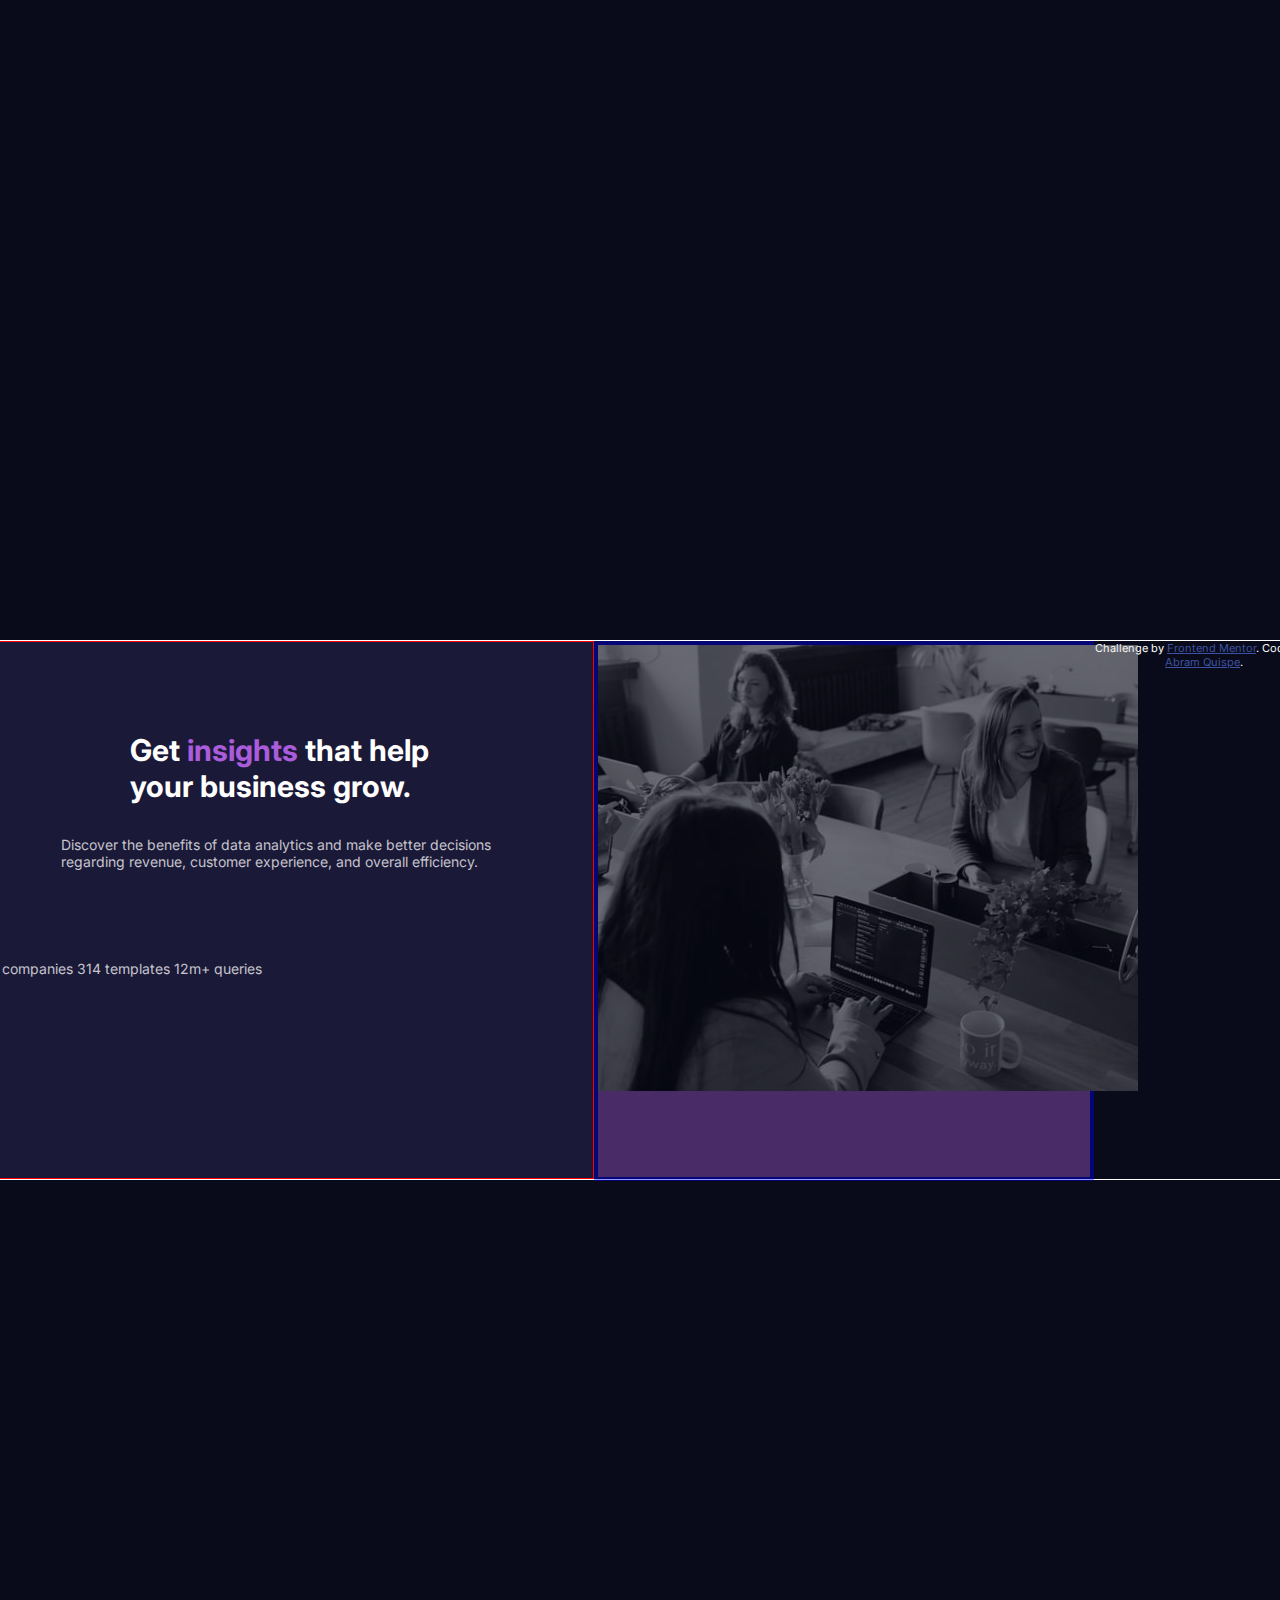
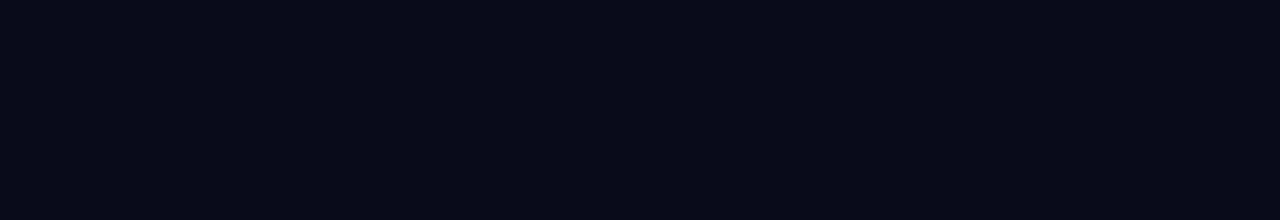
==== index.html @ 42ba0f31 "Add files via upload" ====
<!DOCTYPE html>
<html lang="en">
<head>
  <meta charset="UTF-8">
  <meta name="viewport" content="width=device-width, initial-scale=1.0"> <!-- displays site properly based on user's device -->

  <link rel="icon" type="image/png" sizes="32x32" href="./images/favicon-32x32.png">
  <link rel="stylesheet" href="style.css">
  
  <title>Frontend Mentor | Stats preview card component</title>

  <!-- Feel free to remove these styles or customise in your own stylesheet 👍 -->
  <style>
    .attribution { font-size: 11px; text-align: center; }
    .attribution a { color: hsl(228, 45%, 44%); }
  </style>
</head>
<body>
  <div class="cardContainer">
  <div class="textContainer">
    <div class="titleContainer">
      <h2>Get <span>insights</span> that help your business grow.</h2>
    </div>
  <div class="pContainer">
    <p>Discover the benefits of data analytics and make better decisions regarding revenue, customer 
    experience, and overall efficiency.</p>
  </div>
  <div class="footer">
  <p>10k+ companies
  314 templates
  12m+ queries</p>
  </div>
  </div>
  <div class="imgContainer">
    <img src="images/image-header-desktop.jpg";
  </div>
  </div>

  <div class="attribution">
    Challenge by <a href="https://www.frontendmentor.io?ref=challenge" target="_blank">Frontend Mentor</a>. 
    Coded by <a href="#">Abram Quispe</a>.
  </div>
</body>
</html>
---- style.css ----
@import url('https://fonts.googleapis.com/css2?family=Inter:wght@100;300&display=swap');


* {
    padding: 0;
    margin: 0;
    box-sizing: border-box;
    font-family: Inter, sans-serif;
}

body {
    display: flex;
    flex-direction: column;
    align-items: center;
    justify-content: center;
    background-color: hsl(233, 47%, 7%);
    color: white;
}

.cardContainer {
    
    display: flex;
    flex-direction: row;
    margin-top: 50%;
    margin-bottom: 50%;
    border: 1px solid white;
    border-radius: 20px;
    margin-left: 20%;
    margin-right: 20%;
    height: 60vh;
    width: 150vh;
}

.img {
    background-image: url(images/image-header-desktop.jpg) no-repeat;
    background-size: cover;
    
    

}

.imgContainer {
    width: 500px;
    height: 60vh;
    background: hsl(277, 64%, 61%);
    opacity: 0.4;
    background-image: url(images/image-header-desktop.jpg) no-repeat;
    border: 4px solid blue;
}

.textContainer {
    background-color: hsl(244, 38%, 16%);
    font-size: 14px;
    display: flex;
    flex-direction: column;
    border: 1px solid red;
}


.titleContainer {
    margin-top: 10vh;
    display: flex;
    flex-direction: row;
    justify-content: center;
    align-items: center;
    width: 300px;
    margin-left: auto;
    margin-right: auto;
    text-align: left;
}


.pContainer {
    margin-top: 2rem;
    text-align: left;
    width: 70%;
    margin-left: auto;
    margin-right: auto;
}
.footer {
    margin-top: 10vh;
}

span {
    color:hsl(277, 64%, 61%);
}

h2 {
    color: hsl(0, 0%, 100%);
    font-size: 30px;
}

p {
    color: hsla(0, 0%, 100%, 0.75);
}
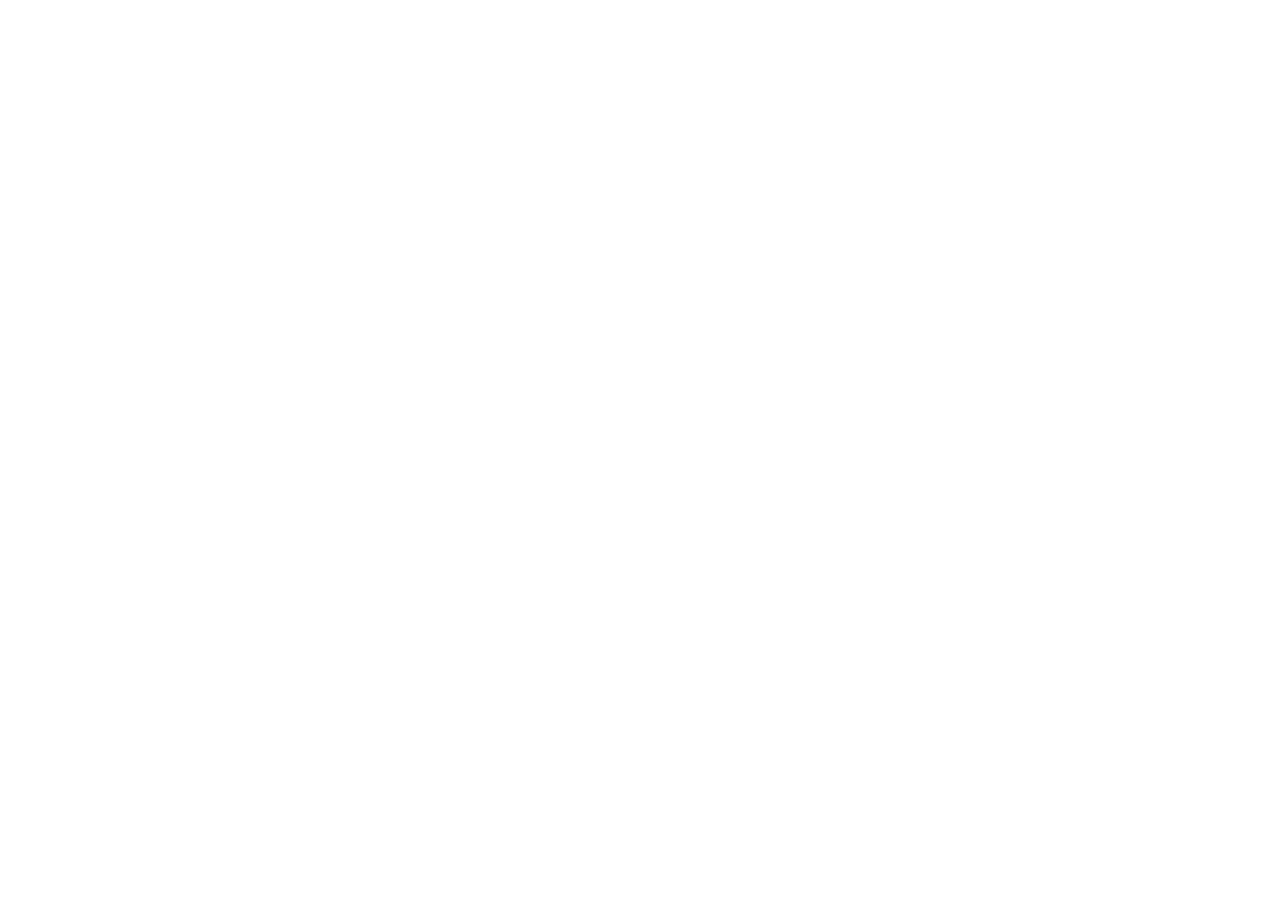
==== commit 2926c6a3: "Add files via upload" ====
--- a/index.html
+++ b/index.html
@@ -1,44 +1,13 @@
-<!DOCTYPE html>
-<html lang="en">
-<head>
-  <meta charset="UTF-8">
-  <meta name="viewport" content="width=device-width, initial-scale=1.0"> <!-- displays site properly based on user's device -->
-
-  <link rel="icon" type="image/png" sizes="32x32" href="./images/favicon-32x32.png">
-  <link rel="stylesheet" href="style.css">
-  
-  <title>Frontend Mentor | Stats preview card component</title>
-
-  <!-- Feel free to remove these styles or customise in your own stylesheet 👍 -->
-  <style>
-    .attribution { font-size: 11px; text-align: center; }
-    .attribution a { color: hsl(228, 45%, 44%); }
-  </style>
-</head>
-<body>
-  <div class="cardContainer">
-  <div class="textContainer">
-    <div class="titleContainer">
-      <h2>Get <span>insights</span> that help your business grow.</h2>
-    </div>
-  <div class="pContainer">
-    <p>Discover the benefits of data analytics and make better decisions regarding revenue, customer 
-    experience, and overall efficiency.</p>
-  </div>
-  <div class="footer">
-  <p>10k+ companies
-  314 templates
-  12m+ queries</p>
-  </div>
-  </div>
-  <div class="imgContainer">
-    <img src="images/image-header-desktop.jpg";
-  </div>
-  </div>
-
-  <div class="attribution">
-    Challenge by <a href="https://www.frontendmentor.io?ref=challenge" target="_blank">Frontend Mentor</a>. 
-    Coded by <a href="#">Abram Quispe</a>.
-  </div>
-</body>
+<!DOCTYPE html>
+<html lang="en">
+<head>
+    <meta charset="UTF-8">
+    <meta http-equiv="X-UA-Compatible" content="IE=edge">
+    <meta name="viewport" content="width=device-width, initial-scale=1.0">
+    <link rel="stylesheet" href="style.css" >
+    <title>Card Component</title>
+</head>
+<body>
+    
+</body>
 </html>--- a/style.css
+++ b/style.css
@@ -1,95 +1,15 @@
-@import url('https://fonts.googleapis.com/css2?family=Inter:wght@100;300&display=swap');
-
-
 * {
     padding: 0;
     margin: 0;
     box-sizing: border-box;
-    font-family: Inter, sans-serif;
-}
-
-body {
-    display: flex;
-    flex-direction: column;
-    align-items: center;
-    justify-content: center;
-    background-color: hsl(233, 47%, 7%);
-    color: white;
 }
 
 .cardContainer {
-    
+    background-image: url(image-header-desktop.jpg);
+    background-size: cover;
+    background: red;
     display: flex;
     flex-direction: row;
-    margin-top: 50%;
-    margin-bottom: 50%;
-    border: 1px solid white;
-    border-radius: 20px;
-    margin-left: 20%;
-    margin-right: 20%;
-    height: 60vh;
-    width: 150vh;
-}
-
-.img {
-    background-image: url(images/image-header-desktop.jpg) no-repeat;
-    background-size: cover;
-    
-    
-
-}
-
-.imgContainer {
-    width: 500px;
-    height: 60vh;
-    background: hsl(277, 64%, 61%);
-    opacity: 0.4;
-    background-image: url(images/image-header-desktop.jpg) no-repeat;
-    border: 4px solid blue;
-}
-
-.textContainer {
-    background-color: hsl(244, 38%, 16%);
-    font-size: 14px;
-    display: flex;
-    flex-direction: column;
-    border: 1px solid red;
-}
-
-
-.titleContainer {
-    margin-top: 10vh;
-    display: flex;
-    flex-direction: row;
+    align-items: center;
     justify-content: center;
-    align-items: center;
-    width: 300px;
-    margin-left: auto;
-    margin-right: auto;
-    text-align: left;
-}
-
-
-.pContainer {
-    margin-top: 2rem;
-    text-align: left;
-    width: 70%;
-    margin-left: auto;
-    margin-right: auto;
-}
-.footer {
-    margin-top: 10vh;
-}
-
-span {
-    color:hsl(277, 64%, 61%);
-}
-
-h2 {
-    color: hsl(0, 0%, 100%);
-    font-size: 30px;
-}
-
-p {
-    color: hsla(0, 0%, 100%, 0.75);
 }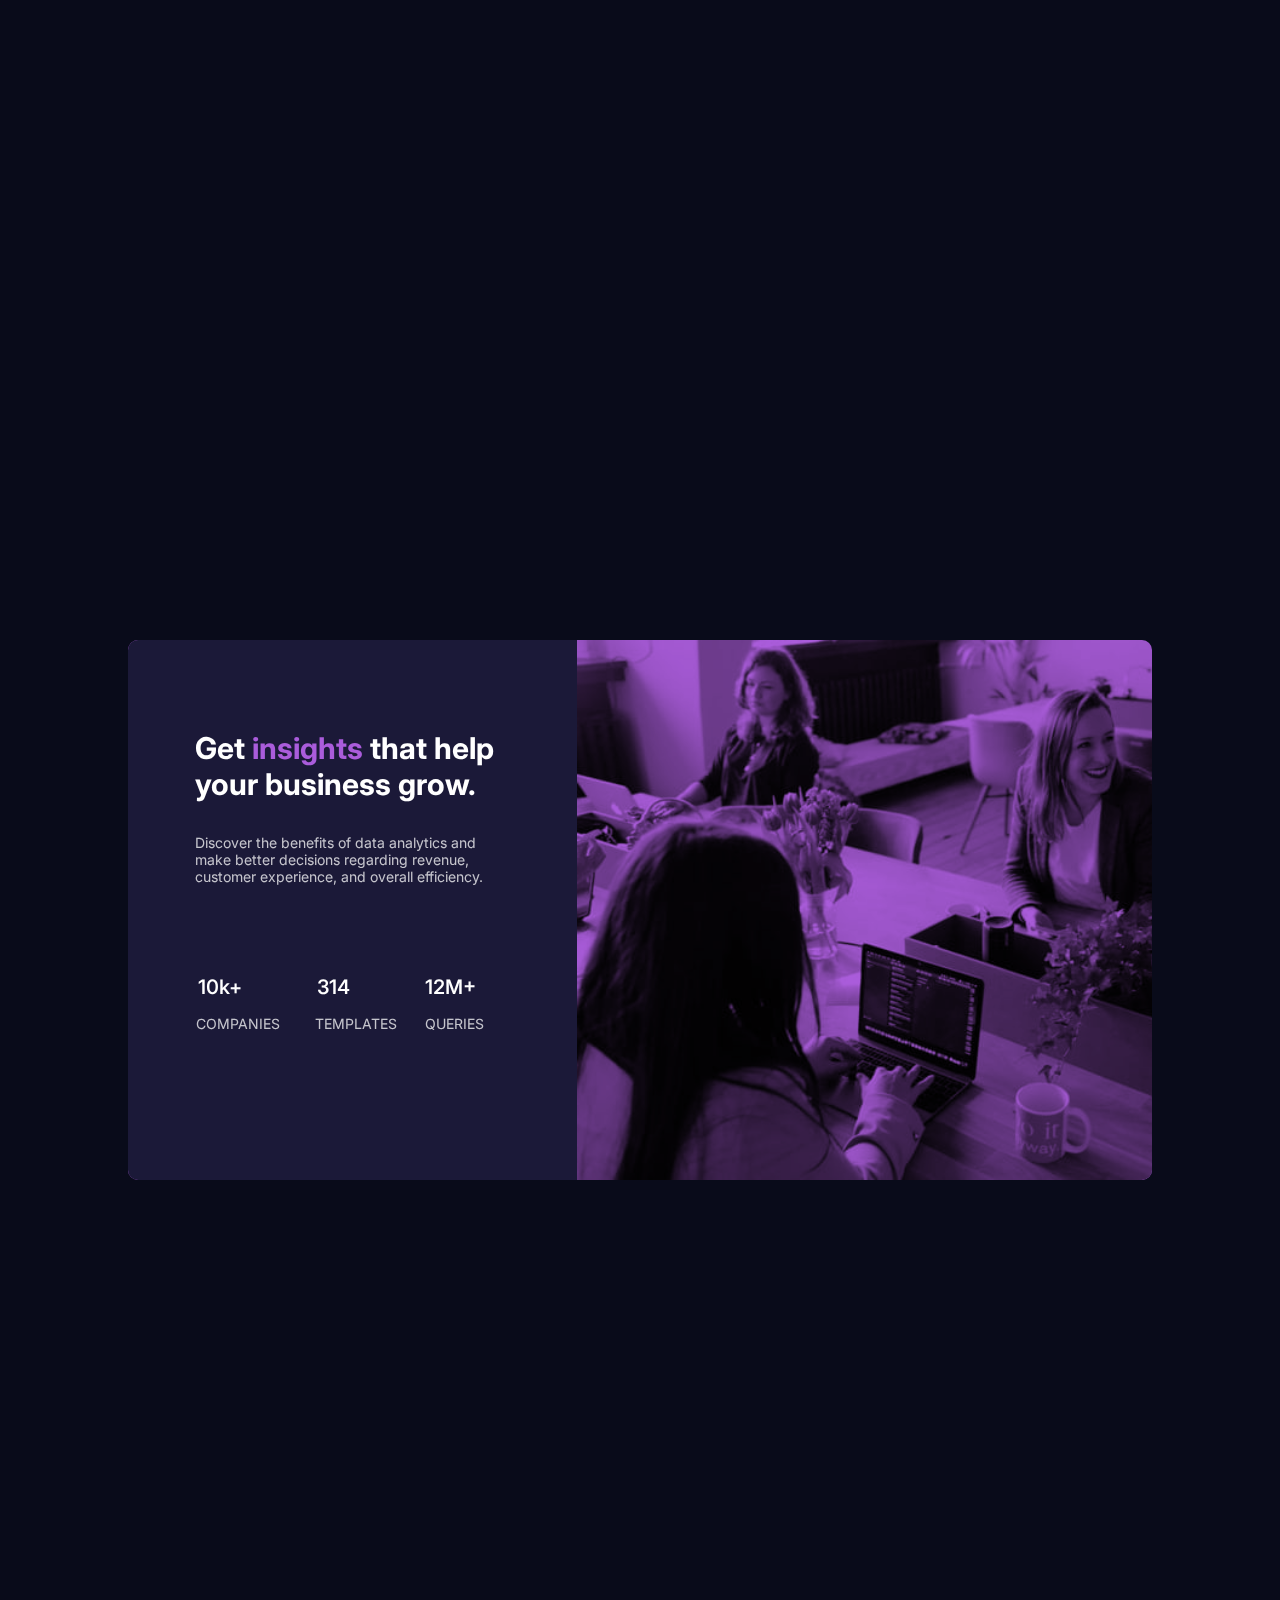
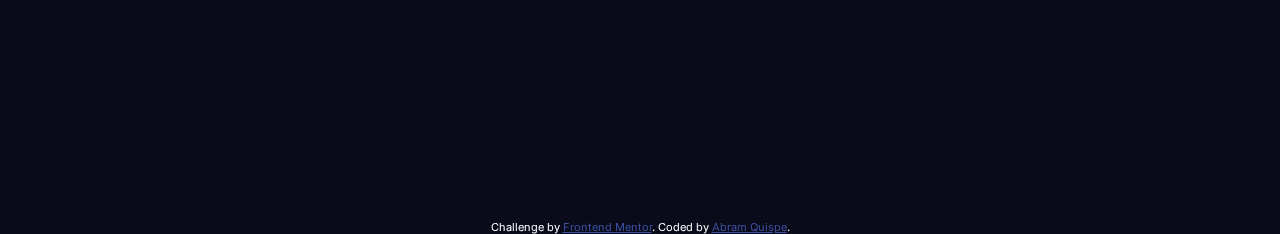
==== commit e0debd4f: "Add files via upload" ====
--- a/index.html
+++ b/index.html
@@ -1,13 +1,54 @@
-<!DOCTYPE html>
-<html lang="en">
-<head>
-    <meta charset="UTF-8">
-    <meta http-equiv="X-UA-Compatible" content="IE=edge">
-    <meta name="viewport" content="width=device-width, initial-scale=1.0">
-    <link rel="stylesheet" href="style.css" >
-    <title>Card Component</title>
-</head>
-<body>
-    
-</body>
+<!DOCTYPE html>
+<html lang="en">
+<head>
+  <meta charset="UTF-8">
+  <meta name="viewport" content="width=device-width, initial-scale=1.0"> <!-- displays site properly based on user's device -->
+
+  <link rel="icon" type="image/png" sizes="32x32" href="./images/favicon-32x32.png">
+  <link rel="stylesheet" href="style.css">
+  
+  <title>Frontend Mentor | Stats preview card component</title>
+
+  <!-- Feel free to remove these styles or customise in your own stylesheet 👍 -->
+  <style>
+    .attribution { font-size: 11px; text-align: center; }
+    .attribution a { color: hsl(228, 45%, 44%); }
+  </style>
+</head>
+<body>
+  
+  <div class="cardContainer">
+  <div class="textContainer">
+    <div class="titleContainer">
+      <h2>Get <span class="purple">insights</span> that help your business grow.</h2>
+    </div>
+  <div class="pContainer">
+    <p>Discover the benefits of data analytics and make better decisions regarding revenue, customer 
+    experience, and overall efficiency.</p>
+  </div>
+  <div class="statsContainer">
+  <div class="statsdiv">
+  <p><span class="stats">10k+</span></p> 
+  <p><span class="stats">314</span></p>
+  <p><span class="stats">12<span class="upper">m</span>+</span></p>
+</div>
+
+  <div class="statText">
+    <p><span class="word1">companies</span></p>
+    <p><span class="word2">templates</span></p>
+    <p><span class="word3">queries</span></p>
+  </div>
+  </div>
+  </div>
+  <div class="imgContainer">
+    <!--<img src="images/image-header-desktop.jpg">-->
+  </div>
+  </div>
+
+  <div class="attribution">
+    Challenge by <a href="https://www.frontendmentor.io?ref=challenge" target="_blank">Frontend Mentor</a>. 
+    Coded by <a href="#">Abram Quispe</a>.
+  </div>
+  
+</body>
 </html>--- a/style.css
+++ b/style.css
@@ -1,15 +1,155 @@
+@import url('https://fonts.googleapis.com/css2?family=Inter:wght@400;700&display=swap');
 * {
     padding: 0;
     margin: 0;
     box-sizing: border-box;
+    font-family: Inter, sans-serif;
+}
+
+body {
+    display: flex;
+    flex-direction: column;
+    align-items: center;
+    justify-content: center;
+    background-color: hsl(233, 47%, 7%);
+    color: white;
+    
 }
 
 .cardContainer {
-    background-image: url(image-header-desktop.jpg);
-    background-size: cover;
-    background: red;
+    
     display: flex;
     flex-direction: row;
+    margin-top: 50%;
+    margin-bottom: 50%;
+    border-radius: 10px;
+    margin-left: 20%;
+    margin-right: 20%;
+    height: 60vh;
+    width: 80%;
+    overflow: hidden;
+    background-color:hsla(277, 64%, 61%, 1);
+    
+    
+    
+}
+
+
+
+.imgContainer {
+    width: 100%;
+    height: 100%;
+    mix-blend-mode:multiply;
+    border-radius: 0 10px 10px 0;
+    background-image: url(images/image-header-desktop.jpg);
+    background-size: cover;
+    
+    
+    
+    
+    
+}
+
+
+
+.textContainer {
+    background-color: hsl(244, 38%, 16%);
+    font-size: 14px;
+    display: flex;
+    flex-direction: column;
     align-items: center;
-    justify-content: center;
-}+    padding-right: 0;
+    width: 78%;
+    
+}
+
+
+.titleContainer {
+    margin-top: 10vh; 
+    width: 70%;
+    margin-left: auto;
+    margin-right: auto;
+    text-align: left;
+}
+
+
+.pContainer {
+    margin-top: 2rem;
+    text-align: left;
+    width: 70%;
+    margin-left: auto;
+    margin-right: auto;
+}
+.statsdiv {
+    margin-top: 10vh;
+    
+    display: flex;
+    flex-direction: row;
+    justify-content: space-around;
+    width: 22rem;
+    
+    
+}
+
+.statText {
+    
+    display: flex;
+    flex-direction: row;
+    justify-content: space-around;
+    width: 24rem;
+    margin-top: 1rem;
+    text-transform: uppercase;
+    padding-right: 2rem;
+    margin-left: -1.5rem;
+}
+
+
+.statsContainer {
+    display: flex;
+    flex-direction: column;
+    justify-content: space-around;
+    width: 70%;
+    
+    
+}
+
+.purple {
+    color:hsl(277, 64%, 61%);
+}
+
+h2 {
+    color: hsl(0, 0%, 100%);
+    font-size: 30px;
+    font-weight: bold;
+}
+
+p {
+    color: hsla(0, 0%, 100%, 0.75);
+}
+
+.stats {
+    font-weight: 550;
+    font-size: 20px;
+    color: white;
+    padding-right: 1.5rem;
+    margin-left: -2.8rem;
+    
+}
+
+.upper {
+    text-transform: uppercase;
+}
+
+
+.word1 {
+    padding-left: 0.7rem;
+}
+
+.word2 {
+    padding-left: 0.4rem;
+}
+
+.word3 {
+    padding-right: 1.6rem;
+}
+
